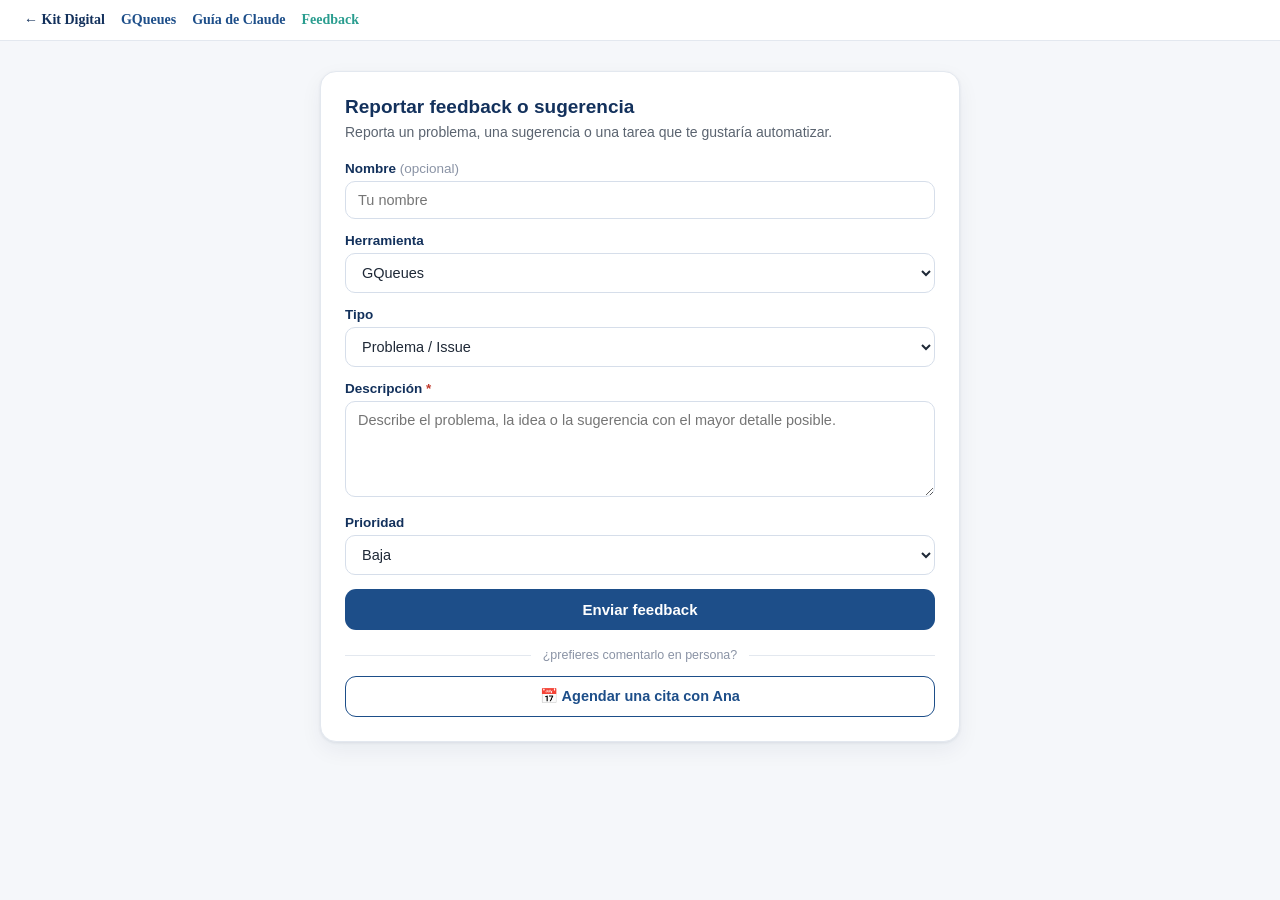
==== pages/feedback.html @ 0c8ad0ff "Build Kit Digital site: homepage, nav, and feedback form Port the Google Sites card grid into a real" ====
<!doctype html>
<html lang="es">
<head>
<meta charset="UTF-8">
<meta name="viewport" content="width=device-width, initial-scale=1.0">
<title>Feedback y updates · PFF</title>
<style>
  :root{--azul:#13315c;--azul2:#1d4e89;--acento:#2a9d8f;--bg:#f5f7fa;--linea:#e3e8ef}
  *{box-sizing:border-box}
  html,body{margin:0;background:var(--bg)}
  .sitenav{position:sticky;top:0;z-index:20;display:flex;align-items:center;gap:16px;flex-wrap:wrap;background:rgba(255,255,255,.96);backdrop-filter:blur(3px);border-bottom:1px solid var(--linea);padding:12px 24px}
  .sitenav a{color:var(--azul2);text-decoration:none;font-size:14px;font-weight:600}
  .sitenav a:hover{text-decoration:underline}
  .sitenav .sitenav-home{color:var(--azul);font-weight:700}
  .sitenav a.active{color:var(--acento)}
  .page-pad{padding:30px 20px 60px}
</style>
</head>
<body>
<nav class="sitenav">
  <a class="sitenav-home" href="../index.html">← Kit Digital</a>
  <a href="gqueues.html">GQueues</a>
  <a href="guia-claude-01-introduccion.html">Guía de Claude</a>
  <a class="active" href="feedback.html">Feedback</a>
</nav>
<div class="page-pad">
<!--
  TOOLBOX DIGITAL PFF — Formulario de feedback (pegar en un embed: Insertar -> Insertar codigo).
  Ya conectado al Google Form (las respuestas caen en la hoja "Feedback Toolbox PFF") y a la pagina de citas.
-->
<div class="fb-wrap">
  <style>
    .fb-wrap {
      font-family:
        -apple-system, BlinkMacSystemFont, "Segoe UI", Roboto, Helvetica, Arial,
        sans-serif;
      max-width: 640px;
      margin: 0 auto;
      color: #1f2937;
    }
    .fb-card {
      background: #fff;
      border: 1px solid #e3e8ef;
      border-radius: 16px;
      padding: 24px;
      box-shadow:
        0 1px 3px rgba(16, 38, 73, 0.08),
        0 8px 22px rgba(16, 38, 73, 0.06);
    }
    .fb-card h3 {
      margin: 0 0 4px;
      color: #13315c;
      font-size: 19px;
    }
    .fb-sub {
      margin: 0 0 18px;
      font-size: 14px;
      color: #5b6470;
      line-height: 1.5;
    }
    .fb-field {
      margin-bottom: 14px;
    }
    .fb-field label {
      display: block;
      font-size: 13.5px;
      font-weight: 600;
      color: #13315c;
      margin-bottom: 5px;
    }
    .fb-field input,
    .fb-field select,
    .fb-field textarea {
      width: 100%;
      box-sizing: border-box;
      border: 1px solid #d6deea;
      border-radius: 10px;
      padding: 10px 12px;
      font-size: 14.5px;
      font-family: inherit;
      color: #1f2937;
      background: #fff;
      transition:
        border-color 0.15s,
        box-shadow 0.15s;
    }
    .fb-field textarea {
      min-height: 96px;
      resize: vertical;
    }
    .fb-field input:focus,
    .fb-field select:focus,
    .fb-field textarea:focus {
      outline: none;
      border-color: #2a9d8f;
      box-shadow: 0 0 0 3px rgba(42, 157, 143, 0.15);
    }
    .fb-req {
      color: #c0392b;
    }
    .fb-btn {
      width: 100%;
      background: #1d4e89;
      color: #fff;
      border: none;
      border-radius: 11px;
      padding: 12px 16px;
      font-size: 15px;
      font-weight: 600;
      cursor: pointer;
      transition:
        background 0.15s,
        transform 0.1s;
    }
    .fb-btn:hover {
      background: #163d6e;
    }
    .fb-btn:active {
      transform: scale(0.99);
    }
    .fb-ok {
      display: none;
      text-align: center;
      padding: 18px 12px;
    }
    .fb-ok .fb-check {
      width: 54px;
      height: 54px;
      border-radius: 50%;
      background: #e1f5ee;
      color: #0f6e56;
      display: flex;
      align-items: center;
      justify-content: center;
      font-size: 28px;
      margin: 0 auto 12px;
    }
    .fb-ok h3 {
      color: #0f6e56;
      margin: 0 0 4px;
    }
    .fb-ok p {
      color: #5b6470;
      font-size: 14px;
      margin: 0 0 14px;
    }
    .fb-again {
      background: none;
      border: none;
      color: #1d4e89;
      font-weight: 600;
      cursor: pointer;
      font-size: 14px;
    }
    .fb-divider {
      display: flex;
      align-items: center;
      text-align: center;
      color: #8a93a5;
      font-size: 12.5px;
      margin: 18px 0 14px;
    }
    .fb-divider::before,
    .fb-divider::after {
      content: "";
      flex: 1;
      height: 1px;
      background: #e3e8ef;
    }
    .fb-divider span {
      padding: 0 12px;
    }
    .fb-cal {
      display: flex;
      align-items: center;
      justify-content: center;
      gap: 8px;
      text-decoration: none;
      background: #fff;
      color: #1d4e89;
      border: 1px solid #1d4e89;
      border-radius: 11px;
      padding: 11px 16px;
      font-size: 14.5px;
      font-weight: 600;
      transition: background 0.15s;
    }
    .fb-cal:hover {
      background: #eef3fa;
    }
  </style>

  <div class="fb-card">
    <form
      id="fb-form"
      action="https://docs.google.com/forms/d/e/1FAIpQLSfbRTo2RFTRKvzch9fakprtx3mhezCdkEWT5l6sPvgbwLP6Dg/formResponse"
      method="POST"
      target="fb-sink"
    >
      <h3>Reportar feedback o sugerencia</h3>
      <p class="fb-sub">
        Reporta un problema, una sugerencia o una tarea que te gustaría
        automatizar.
      </p>

      <div class="fb-field">
        <label
          >Nombre
          <span style="color: #8a93a5; font-weight: 400"
            >(opcional)</span
          ></label
        >
        <input type="text" name="entry.132904455" placeholder="Tu nombre" />
      </div>

      <div class="fb-field">
        <label>Herramienta</label>
        <select name="entry.1404274184">
          <option>GQueues</option>
          <option>Claude</option>
          <option>Otra</option>
        </select>
      </div>

      <div class="fb-field">
        <label>Tipo</label>
        <select name="entry.133102140">
          <option>Problema / Issue</option>
          <option>Sugerencia</option>
          <option>Idea de skill</option>
          <option>Pregunta</option>
        </select>
      </div>

      <div class="fb-field">
        <label>Descripción <span class="fb-req">*</span></label>
        <textarea
          name="entry.1031627586"
          required
          placeholder="Describe el problema, la idea o la sugerencia con el mayor detalle posible."
        ></textarea>
      </div>

      <div class="fb-field">
        <label>Prioridad</label>
        <select name="entry.1089240634">
          <option>Baja</option>
          <option>Media</option>
          <option>Alta</option>
        </select>
      </div>

      <button type="submit" class="fb-btn">Enviar feedback</button>
    </form>

    <div class="fb-ok" id="fb-ok">
      <div class="fb-check">✓</div>
      <h3>¡Gracias!</h3>
      <button class="fb-again" id="fb-again">Enviar otro</button>
    </div>

    <div class="fb-divider"><span>¿prefieres comentarlo en persona?</span></div>
    <a
      class="fb-cal"
      href="https://calendar.app.google/oQJsgEEi5m5jWGMd9"
      target="_blank"
      rel="noopener"
      >📅 Agendar una cita con Ana</a
    >
  </div>

  <iframe
    name="fb-sink"
    id="fb-sink"
    style="display: none"
    aria-hidden="true"
  ></iframe>
  <script>
    (function () {
      var form = document.getElementById("fb-form");
      var ok = document.getElementById("fb-ok");
      var again = document.getElementById("fb-again");
      var sink = document.getElementById("fb-sink");
      var submitted = false;
      form.addEventListener("submit", function () {
        submitted = true;
      });
      sink.addEventListener("load", function () {
        if (!submitted) return;
        submitted = false;
        form.style.display = "none";
        ok.style.display = "block";
        form.reset();
      });
      again.addEventListener("click", function () {
        ok.style.display = "none";
        form.style.display = "block";
      });
    })();
  </script>
</div>
</div>
</body>
</html>
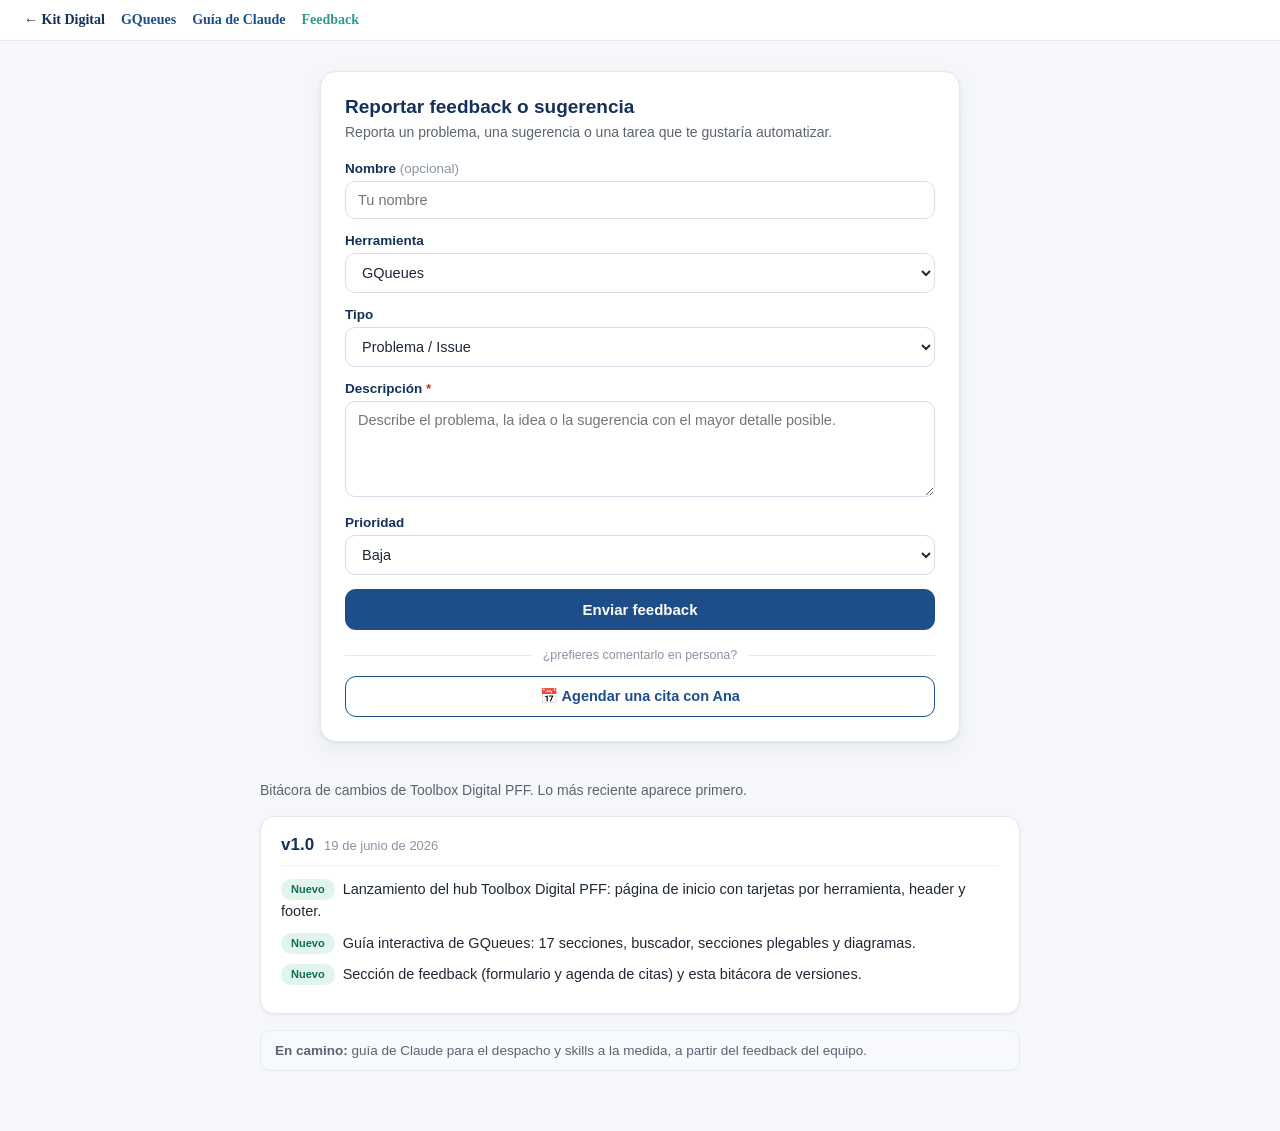
==== commit 9e0d793d: "Add changelog widget to the feedback page Show a version bitácora below the feedback form, so "Feedb" ====
--- a/pages/feedback.html
+++ b/pages/feedback.html
@@ -299,6 +299,46 @@
     })();
   </script>
 </div>
+
+<!--
+  TOOLBOX DIGITAL PFF — Changelog / bitacora de versiones (pegar en un embed: Insertar -> Insertar codigo).
+
+  PARA AGREGAR UNA VERSION NUEVA:
+  copia un bloque <div class="cl-card"> ... </div> completo y pegalo ARRIBA del mas reciente.
+  Cambia la version, la fecha y las lineas de cambios. Etiquetas disponibles:
+    <span class="cl-tag new">Nuevo</span>    (verde)
+    <span class="cl-tag imp">Mejora</span>   (azul)
+    <span class="cl-tag fix">Arreglo</span>  (coral)
+-->
+<div class="cl-wrap">
+  <style>
+    .cl-wrap{font-family:-apple-system,BlinkMacSystemFont,'Segoe UI',Roboto,Helvetica,Arial,sans-serif;max-width:760px;margin:40px auto 0;color:#1f2937}
+    .cl-wrap *{box-sizing:border-box}
+    .cl-intro{font-size:14px;color:#5b6470;margin:0 0 18px}
+    .cl-card{background:#fff;border:1px solid #e3e8ef;border-radius:14px;padding:18px 20px;margin:0 0 16px;box-shadow:0 1px 3px rgba(16,38,73,.06)}
+    .cl-ver{font-weight:700;color:#13315c;font-size:17px}
+    .cl-date{font-size:13px;color:#8a93a5;margin-left:10px}
+    .cl-rule{border:0;border-top:1px solid #eef1f6;margin:10px 0 12px}
+    .cl-line{font-size:14.5px;line-height:1.55;margin:9px 0}
+    .cl-tag{display:inline-block;font-size:11px;font-weight:700;border-radius:20px;padding:2px 10px;margin-right:8px;vertical-align:1px}
+    .cl-tag.new{background:#e1f5ee;color:#0f6e56}
+    .cl-tag.imp{background:#e6f1fb;color:#185fa5}
+    .cl-tag.fix{background:#faece7;color:#993c1d}
+    .cl-next{font-size:13.5px;color:#5b6470;background:#f7f9fc;border:1px solid #e3e8ef;border-radius:10px;padding:12px 14px;margin-top:2px}
+  </style>
+
+  <p class="cl-intro">Bitácora de cambios de Toolbox Digital PFF. Lo más reciente aparece primero.</p>
+
+  <div class="cl-card">
+    <div><span class="cl-ver">v1.0</span><span class="cl-date">19 de junio de 2026</span></div>
+    <hr class="cl-rule">
+    <p class="cl-line"><span class="cl-tag new">Nuevo</span>Lanzamiento del hub Toolbox Digital PFF: página de inicio con tarjetas por herramienta, header y footer.</p>
+    <p class="cl-line"><span class="cl-tag new">Nuevo</span>Guía interactiva de GQueues: 17 secciones, buscador, secciones plegables y diagramas.</p>
+    <p class="cl-line"><span class="cl-tag new">Nuevo</span>Sección de feedback (formulario y agenda de citas) y esta bitácora de versiones.</p>
+  </div>
+
+  <div class="cl-next"><b>En camino:</b> guía de Claude para el despacho y skills a la medida, a partir del feedback del equipo.</div>
+</div>
 </div>
 </body>
 </html>
